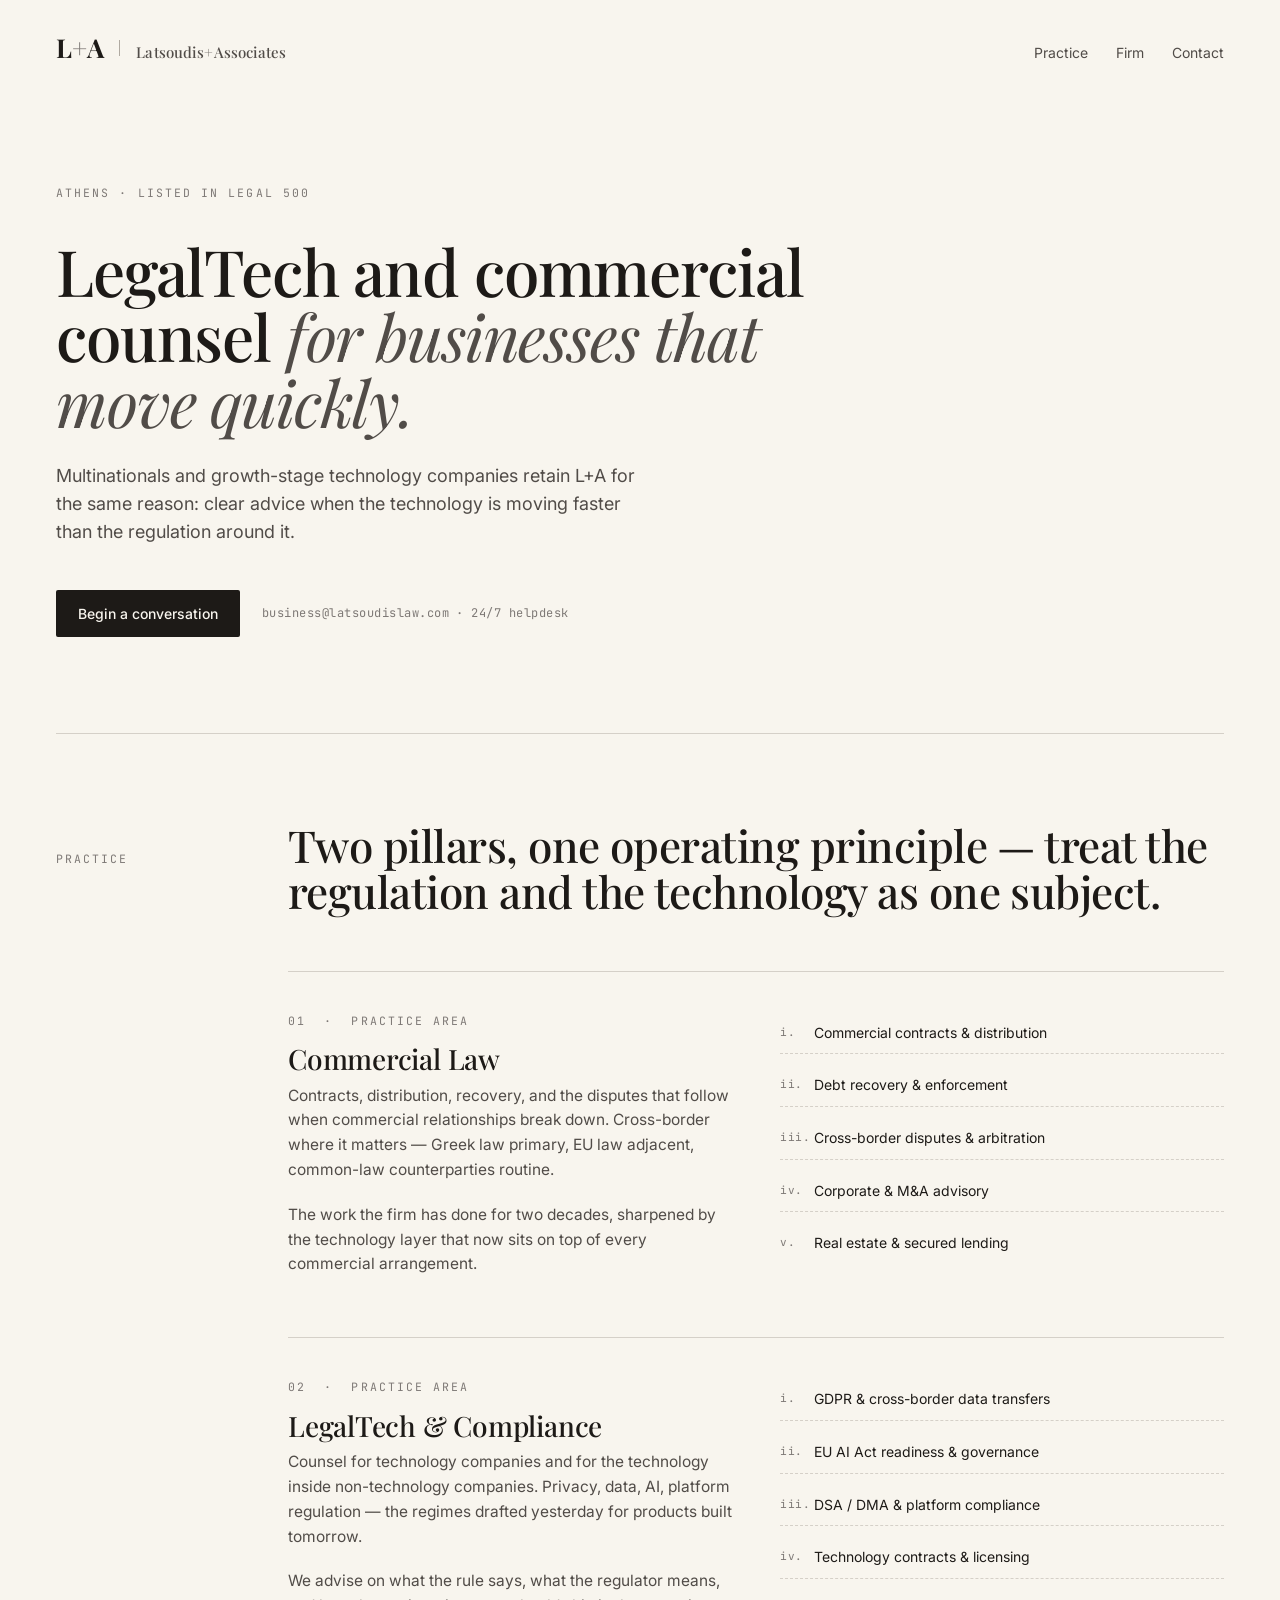
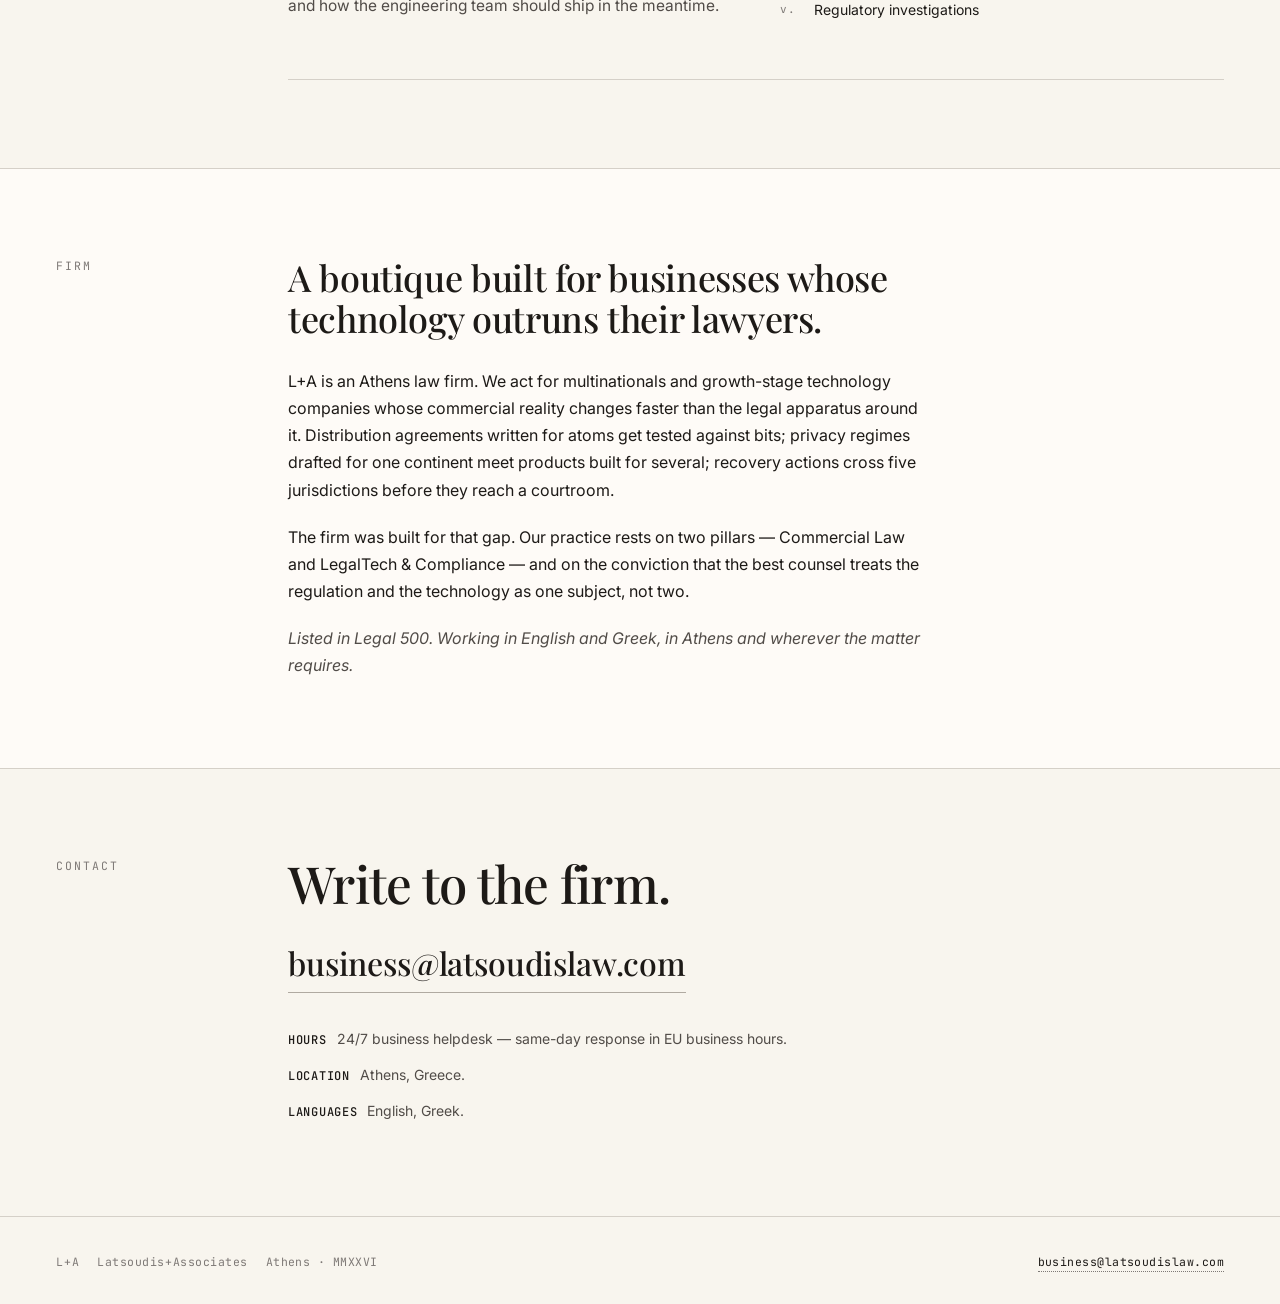
==== index.html @ fbdad813 "initial deploy: EN + GR landing pages (18 Apr 2026 redesign) - index.html — English, Cream editorial" ====
<!doctype html>
<html lang="en">
<head>
<meta charset="utf-8">
<meta name="viewport" content="width=device-width,initial-scale=1">
<title>L+A — Latsoudis+Associates · LegalTech and Commercial Counsel</title>
<meta name="description" content="L+A is an Athens law firm advising multinationals and growth-stage technology companies on commercial law and LegalTech & compliance. Listed in Legal 500.">
<link rel="preconnect" href="https://fonts.googleapis.com">
<link rel="preconnect" href="https://fonts.gstatic.com" crossorigin>
<link href="https://fonts.googleapis.com/css2?family=Playfair+Display:ital,wght@0,400;0,500;0,600;0,700;0,800;1,400;1,500&family=Inter:wght@300;400;500;600;700&family=JetBrains+Mono:wght@300;400;500&display=swap" rel="stylesheet">
<style>
  :root {
    --paper:       oklch(0.97 0.010 82);
    --paper-2:     oklch(0.99 0.006 82);
    --paper-deep:  oklch(0.94 0.014 82);
    --ink:         oklch(0.22 0.008 60);
    --ink-soft:    oklch(0.42 0.010 60);
    --ink-mute:    oklch(0.58 0.008 60);
    --rule:        oklch(0.86 0.012 80);
    --rule-strong: oklch(0.74 0.014 78);
    --serif: 'Playfair Display', Georgia, serif;
    --sans:  'Inter', system-ui, sans-serif;
    --mono:  'JetBrains Mono', ui-monospace, monospace;
    --measure: 580px;
  }
  *, *::before, *::after { box-sizing: border-box; }
  html { scroll-behavior: smooth; }
  html, body { margin: 0; padding: 0; }
  body {
    background: var(--paper);
    color: var(--ink);
    font-family: var(--sans);
    font-size: 16px;
    line-height: 1.55;
    -webkit-font-smoothing: antialiased;
    text-rendering: optimizeLegibility;
  }
  a { color: inherit; }
  ::selection { background: var(--paper-deep); color: var(--ink); }

  /* ====== NAV ====== */
  .nav {
    display: flex; align-items: baseline; justify-content: space-between;
    padding: 28px 56px;
    max-width: 1280px; margin: 0 auto;
  }
  .mark {
    font-family: var(--serif);
    display: inline-flex; align-items: baseline; gap: 16px;
    text-decoration: none; color: var(--ink);
    letter-spacing: -0.005em;
  }
  .mark-short {
    font-size: 26px; font-weight: 700; letter-spacing: -0.02em;
  }
  .mark-divider {
    width: 1px; height: 16px; background: var(--rule-strong);
    align-self: center;
  }
  .mark-full {
    font-size: 15px; font-weight: 500; color: var(--ink-soft);
    letter-spacing: 0.003em;
  }
  .mark .plus { color: var(--ink-mute); font-weight: 400; padding: 0 0.5px; }
  .nav-links {
    display: flex; gap: 28px; font-size: 14px;
    color: var(--ink-soft);
  }
  .nav-links a {
    text-decoration: none;
    transition: color 120ms ease;
  }
  .nav-links a:hover { color: var(--ink); }

  /* ====== SHARED ====== */
  .container {
    max-width: 1280px; margin: 0 auto;
    padding: 0 56px;
  }
  .eyebrow {
    font-family: var(--mono);
    font-size: 11.5px; letter-spacing: 0.18em;
    text-transform: uppercase; color: var(--ink-mute);
  }
  .section-rule {
    height: 1px; background: var(--rule); margin: 0 56px;
    max-width: 1280px;
  }
  /* Use a centered one when needed */
  .rule-wrap { max-width: 1280px; margin: 0 auto; }
  .rule-wrap .section-rule { margin: 0 56px; }

  /* ====== HERO ====== */
  .hero {
    padding: 88px 0 96px;
  }
  .hero-eyebrow { margin-bottom: 36px; }
  .hero-headline {
    font-family: var(--serif);
    font-size: clamp(44px, 5vw, 64px);
    line-height: 1.02;
    font-weight: 500;
    letter-spacing: -0.018em;
    margin: 0 0 28px;
    max-width: 880px;
    text-wrap: pretty;
  }
  .hero-headline em {
    font-style: italic; color: var(--ink-soft); font-weight: 400;
  }
  .hero-lede {
    font-size: 18px; line-height: 1.55; color: var(--ink-soft);
    max-width: var(--measure);
    margin: 0;
  }
  .hero-cta {
    margin-top: 44px;
    display: flex; align-items: center; gap: 22px; flex-wrap: wrap;
  }
  .btn-primary {
    display: inline-block;
    padding: 13px 22px;
    background: var(--ink);
    color: var(--paper);
    text-decoration: none;
    font-size: 14px;
    font-weight: 500;
    border-radius: 2px;
    transition: background 150ms ease, transform 150ms ease;
  }
  .btn-primary:hover { background: oklch(0.30 0.010 60); }
  .cta-meta {
    font-family: var(--mono); font-size: 12px;
    color: var(--ink-mute); letter-spacing: 0.04em;
  }

  /* ====== PRACTICE ====== */
  .section { padding: 88px 0; }
  .section-header {
    display: grid;
    grid-template-columns: 200px 1fr;
    gap: 32px;
    align-items: baseline;
    margin-bottom: 56px;
    padding-bottom: 0;
  }
  .section-title {
    font-family: var(--serif);
    font-size: clamp(32px, 3.5vw, 44px);
    font-weight: 500;
    letter-spacing: -0.012em;
    line-height: 1.05;
    margin: 0;
    text-wrap: balance;
  }
  .practice-grid {
    display: grid;
    grid-template-columns: 200px 1fr;
    gap: 32px;
  }
  .practice-area {
    display: grid;
    grid-template-columns: 1fr 1fr;
    gap: 48px;
    padding: 40px 0;
    border-top: 1px solid var(--rule);
  }
  .practice-area:last-child { border-bottom: 1px solid var(--rule); }
  .practice-area h3 {
    font-family: var(--serif);
    font-size: 28px;
    font-weight: 500;
    letter-spacing: -0.008em;
    margin: 0 0 8px;
    line-height: 1.15;
  }
  .practice-area .area-eyebrow {
    margin-bottom: 14px;
  }
  .practice-area p {
    font-size: 15.5px;
    line-height: 1.6;
    color: var(--ink-soft);
    margin: 0 0 20px;
    max-width: 480px;
  }
  .practice-list {
    list-style: none;
    margin: 0; padding: 0;
    display: grid;
    grid-template-columns: 1fr;
    gap: 10px;
    align-self: start;
  }
  .practice-list li {
    font-size: 14px;
    color: var(--ink);
    padding: 10px 0;
    border-bottom: 1px dashed var(--rule);
    display: grid;
    grid-template-columns: 24px 1fr;
    gap: 10px;
  }
  .practice-list li:last-child { border-bottom: none; }
  .practice-list .num {
    font-family: var(--mono); font-size: 11px;
    color: var(--ink-mute); letter-spacing: 0.05em;
    padding-top: 2px;
  }

  /* ====== FIRM NOTE ====== */
  .firm {
    background: var(--paper-2);
    border-top: 1px solid var(--rule);
    border-bottom: 1px solid var(--rule);
  }
  .firm-inner {
    display: grid;
    grid-template-columns: 200px 1fr;
    gap: 32px;
    padding: 88px 0;
  }
  .firm-body {
    max-width: 640px;
  }
  .firm-body h2 {
    font-family: var(--serif);
    font-size: clamp(28px, 3vw, 36px);
    font-weight: 500;
    letter-spacing: -0.010em;
    line-height: 1.15;
    margin: 0 0 28px;
    text-wrap: balance;
  }
  .firm-body p {
    font-size: 16px;
    line-height: 1.7;
    color: var(--ink);
    margin: 0 0 20px;
  }
  .firm-body p:last-child { margin-bottom: 0; }
  .firm-body em {
    font-style: italic; color: var(--ink-soft);
  }

  /* ====== CONTACT ====== */
  .contact-inner {
    display: grid;
    grid-template-columns: 200px 1fr;
    gap: 32px;
    padding: 88px 0;
  }
  .contact-body { max-width: 640px; }
  .contact-headline {
    font-family: var(--serif);
    font-size: clamp(36px, 4vw, 56px);
    font-weight: 500;
    letter-spacing: -0.014em;
    line-height: 1.05;
    margin: 0 0 28px;
    text-wrap: pretty;
  }
  .contact-email {
    font-family: var(--serif);
    font-size: 32px;
    font-weight: 500;
    letter-spacing: -0.005em;
    color: var(--ink);
    text-decoration: none;
    border-bottom: 1px solid var(--rule-strong);
    padding-bottom: 4px;
    transition: border-color 150ms ease;
    display: inline-block;
    margin-bottom: 28px;
  }
  .contact-email:hover { border-color: var(--ink); }
  .contact-meta {
    font-size: 14px; color: var(--ink-soft);
    line-height: 1.7;
  }
  .contact-meta strong {
    font-weight: 500; color: var(--ink);
    font-family: var(--mono); font-size: 12px;
    letter-spacing: 0.06em; text-transform: uppercase;
    display: inline-block; margin-right: 6px;
  }
  .contact-meta-row { padding: 6px 0; }

  /* ====== FOOTER ====== */
  .foot {
    border-top: 1px solid var(--rule);
    padding: 36px 0 32px;
  }
  .foot-inner {
    display: flex; justify-content: space-between; align-items: baseline;
    font-family: var(--mono); font-size: 11.5px;
    color: var(--ink-mute); letter-spacing: 0.04em;
  }
  .foot a { color: var(--ink); text-decoration: none; border-bottom: 1px dotted var(--ink-mute); }
  .foot-left, .foot-right { display: flex; gap: 18px; align-items: baseline; }

  /* ====== RESPONSIVE ====== */
  @media (max-width: 900px) {
    .nav { padding: 22px 28px; }
    .container { padding: 0 28px; }
    .section { padding: 60px 0; }
    .hero { padding: 56px 0 64px; }
    .section-header,
    .practice-grid,
    .firm-inner,
    .contact-inner {
      grid-template-columns: 1fr;
      gap: 24px;
    }
    .practice-area { grid-template-columns: 1fr; gap: 24px; padding: 28px 0; }
    .nav-links { gap: 16px; }
    .mark-full { display: none; }
    .mark-divider { display: none; }
    .contact-email { font-size: 24px; }
  }
  @media (max-width: 540px) {
    .foot-inner { flex-direction: column; gap: 12px; }
  }
</style>
</head>
<body>

<!-- ====== NAV ====== -->
<header>
  <nav class="nav">
    <a class="mark" href="#top">
      <span class="mark-short">L<span class="plus">+</span>A</span>
      <span class="mark-divider"></span>
      <span class="mark-full">Latsoudis<span class="plus">+</span>Associates</span>
    </a>
    <div class="nav-links">
      <a href="#practice">Practice</a>
      <a href="#firm">Firm</a>
      <a href="#contact">Contact</a>
    </div>
  </nav>
</header>

<a id="top"></a>

<!-- ====== HERO ====== -->
<section class="hero">
  <div class="container">
    <div class="eyebrow hero-eyebrow">Athens · Listed in Legal 500</div>
    <h1 class="hero-headline">
      LegalTech and commercial counsel
      <em>for businesses that move quickly.</em>
    </h1>
    <p class="hero-lede">
      Multinationals and growth-stage technology companies retain L+A for the
      same reason: clear advice when the technology is moving faster than the
      regulation around it.
    </p>
    <div class="hero-cta">
      <a class="btn-primary" href="mailto:business@latsoudislaw.com">Begin a conversation</a>
      <span class="cta-meta">business@latsoudislaw.com · 24/7 helpdesk</span>
    </div>
  </div>
</section>

<div class="rule-wrap"><div class="section-rule"></div></div>

<!-- ====== PRACTICE ====== -->
<section class="section" id="practice">
  <div class="container">
    <div class="section-header">
      <div class="eyebrow">Practice</div>
      <h2 class="section-title">
        Two pillars, one operating principle &mdash; treat the regulation
        and the technology as one subject.
      </h2>
    </div>

    <div class="practice-grid">
      <div></div>
      <div>
        <article class="practice-area">
          <div>
            <div class="eyebrow area-eyebrow">01 &nbsp;·&nbsp; Practice area</div>
            <h3>Commercial Law</h3>
            <p>
              Contracts, distribution, recovery, and the disputes that follow
              when commercial relationships break down. Cross-border where it
              matters &mdash; Greek law primary, EU law adjacent, common-law
              counterparties routine.
            </p>
            <p>
              The work the firm has done for two decades, sharpened by the
              technology layer that now sits on top of every commercial
              arrangement.
            </p>
          </div>
          <ul class="practice-list">
            <li><span class="num">i.</span><span>Commercial contracts &amp; distribution</span></li>
            <li><span class="num">ii.</span><span>Debt recovery &amp; enforcement</span></li>
            <li><span class="num">iii.</span><span>Cross-border disputes &amp; arbitration</span></li>
            <li><span class="num">iv.</span><span>Corporate &amp; M&amp;A advisory</span></li>
            <li><span class="num">v.</span><span>Real estate &amp; secured lending</span></li>
          </ul>
        </article>

        <article class="practice-area">
          <div>
            <div class="eyebrow area-eyebrow">02 &nbsp;·&nbsp; Practice area</div>
            <h3>LegalTech &amp; Compliance</h3>
            <p>
              Counsel for technology companies and for the technology inside
              non-technology companies. Privacy, data, AI, platform regulation
              &mdash; the regimes drafted yesterday for products built tomorrow.
            </p>
            <p>
              We advise on what the rule says, what the regulator means, and
              how the engineering team should ship in the meantime.
            </p>
          </div>
          <ul class="practice-list">
            <li><span class="num">i.</span><span>GDPR &amp; cross-border data transfers</span></li>
            <li><span class="num">ii.</span><span>EU AI Act readiness &amp; governance</span></li>
            <li><span class="num">iii.</span><span>DSA / DMA &amp; platform compliance</span></li>
            <li><span class="num">iv.</span><span>Technology contracts &amp; licensing</span></li>
            <li><span class="num">v.</span><span>Regulatory investigations</span></li>
          </ul>
        </article>
      </div>
    </div>
  </div>
</section>

<!-- ====== FIRM NOTE ====== -->
<section class="firm" id="firm">
  <div class="container">
    <div class="firm-inner">
      <div class="eyebrow">Firm</div>
      <div class="firm-body">
        <h2>
          A boutique built for businesses whose technology
          outruns their lawyers.
        </h2>
        <p>
          L+A is an Athens law firm. We act for multinationals and
          growth-stage technology companies whose commercial reality
          changes faster than the legal apparatus around it. Distribution
          agreements written for atoms get tested against bits; privacy
          regimes drafted for one continent meet products built for several;
          recovery actions cross five jurisdictions before they reach a
          courtroom.
        </p>
        <p>
          The firm was built for that gap. Our practice rests on two
          pillars &mdash; Commercial Law and LegalTech &amp; Compliance &mdash;
          and on the conviction that the best counsel treats the regulation
          and the technology as one subject, not two.
        </p>
        <p>
          <em>
            Listed in Legal 500. Working in English and Greek, in Athens and
            wherever the matter requires.
          </em>
        </p>
      </div>
    </div>
  </div>
</section>

<!-- ====== CONTACT ====== -->
<section id="contact">
  <div class="container">
    <div class="contact-inner">
      <div class="eyebrow">Contact</div>
      <div class="contact-body">
        <h2 class="contact-headline">
          Write to the firm.
        </h2>
        <a class="contact-email" href="mailto:business@latsoudislaw.com">
          business@latsoudislaw.com
        </a>
        <div class="contact-meta">
          <div class="contact-meta-row">
            <strong>Hours</strong>
            24/7 business helpdesk &mdash; same-day response in EU business hours.
          </div>
          <div class="contact-meta-row">
            <strong>Location</strong>
            Athens, Greece.
          </div>
          <div class="contact-meta-row">
            <strong>Languages</strong>
            English, Greek.
          </div>
        </div>
      </div>
    </div>
  </div>
</section>

<!-- ====== FOOTER ====== -->
<footer class="foot">
  <div class="container">
    <div class="foot-inner">
      <div class="foot-left">
        <span>L<span class="plus" style="color:var(--ink-mute);font-weight:400;padding:0 0.5px;">+</span>A</span>
        <span>Latsoudis<span class="plus" style="color:var(--ink-mute);font-weight:400;padding:0 0.5px;">+</span>Associates</span>
        <span>Athens · MMXXVI</span>
      </div>
      <div class="foot-right">
        <a href="mailto:business@latsoudislaw.com">business@latsoudislaw.com</a>
      </div>
    </div>
  </div>
</footer>

</body>
</html>
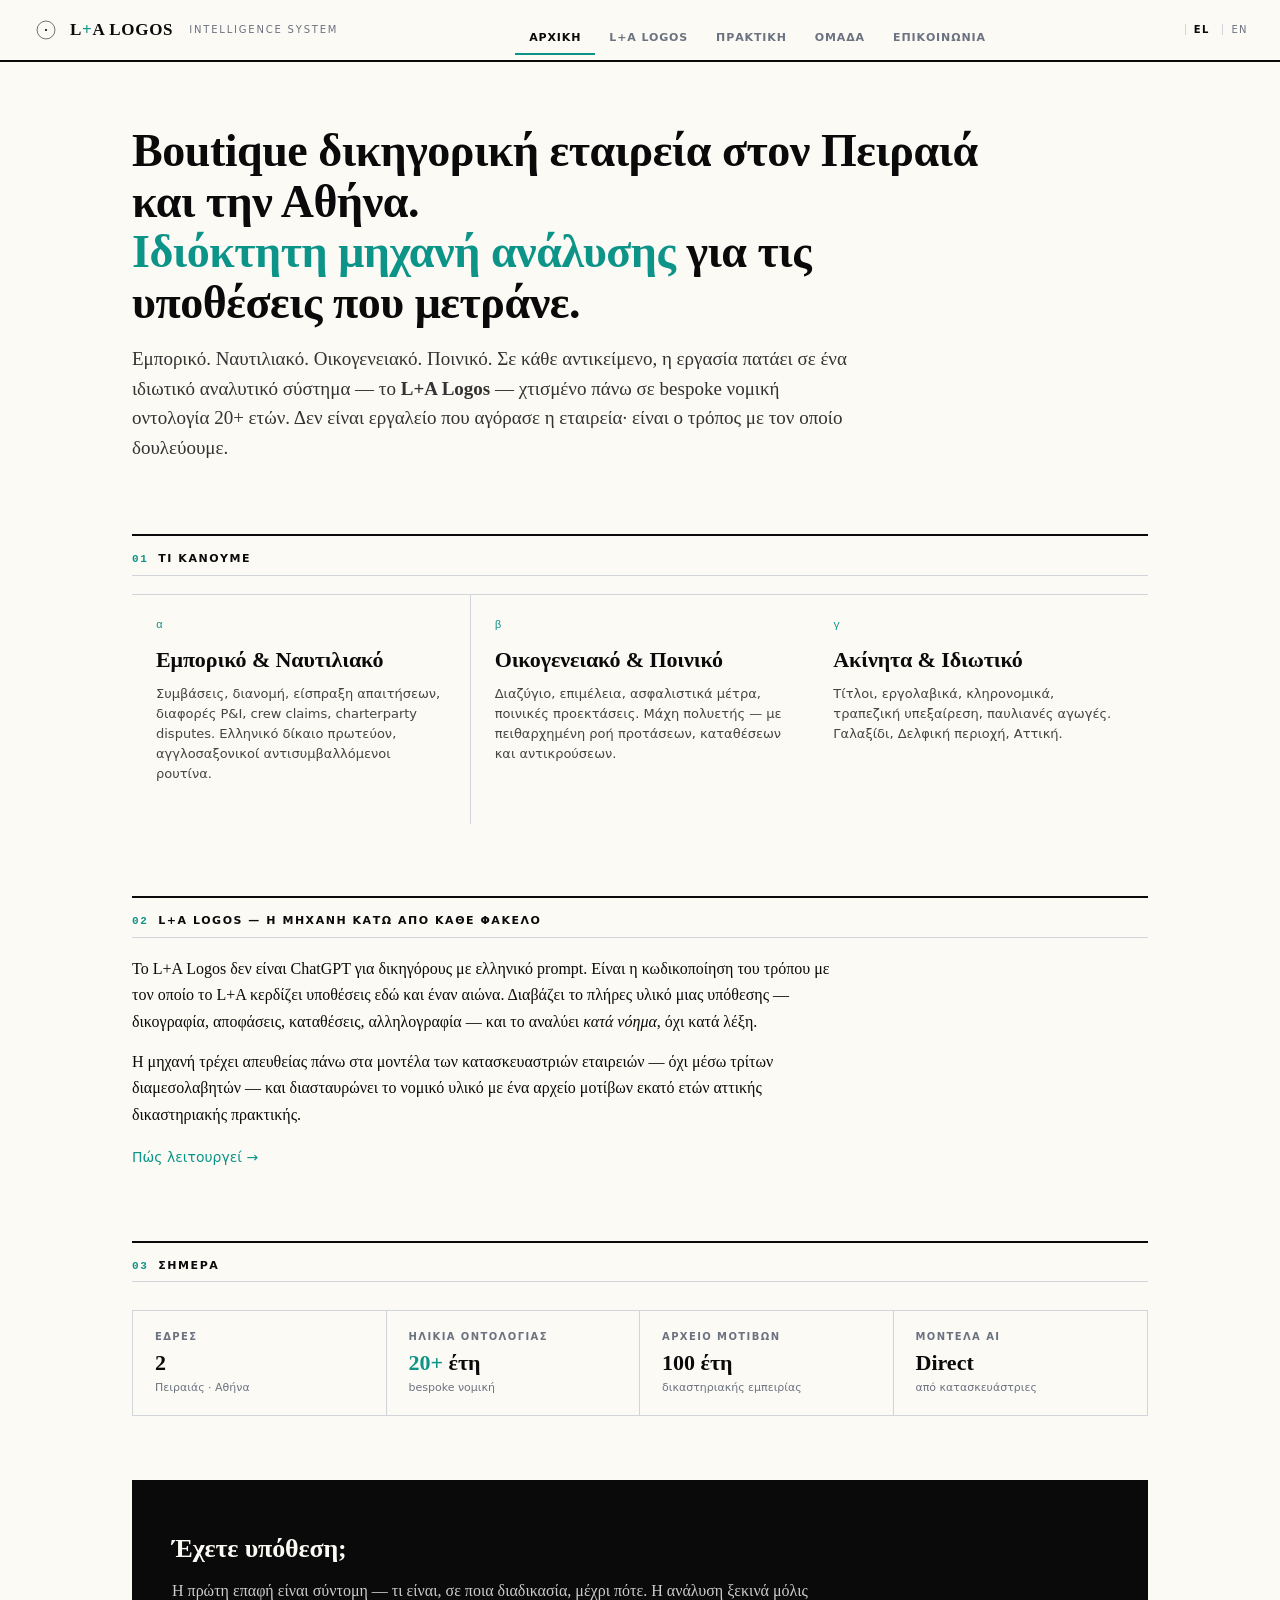
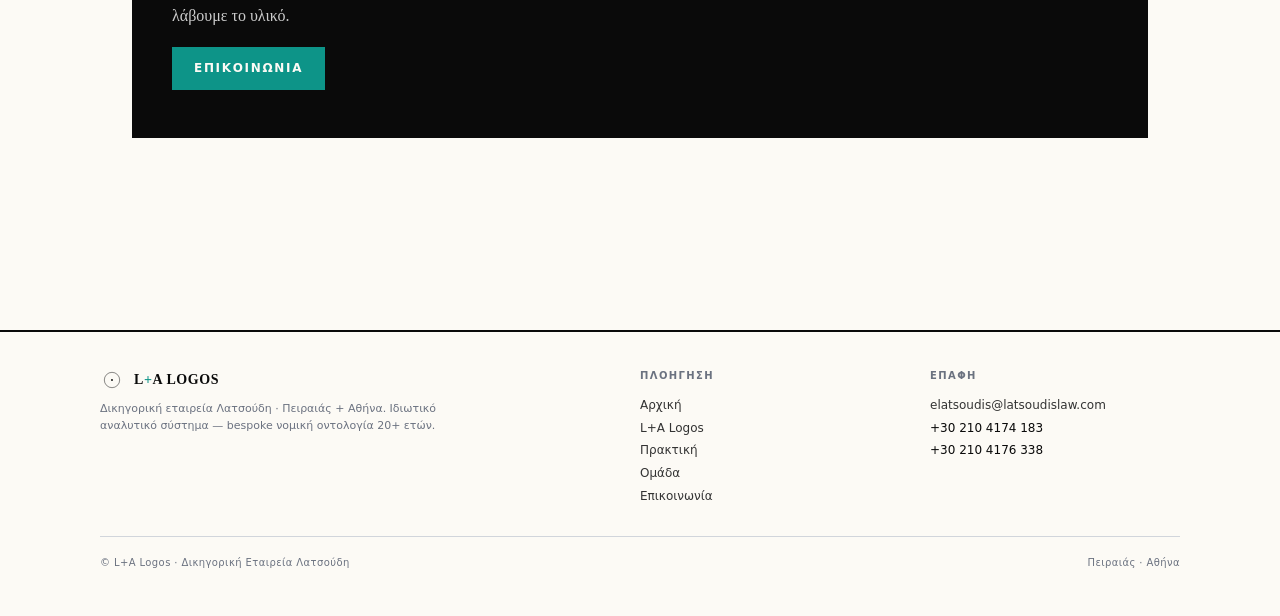
==== commit 2d5bd576: "Operation Akti — full Greek-primary site rebuild on locked L+A Logos brand 5 pages (Αρχική / L+A Log" ====
--- a/index.html
+++ b/index.html
@@ -1,516 +1,168 @@
 <!doctype html>
-<html lang="en">
+<html lang="el">
 <head>
 <meta charset="utf-8">
-<meta name="viewport" content="width=device-width,initial-scale=1">
-<title>L+A — Latsoudis+Associates · LegalTech and Commercial Counsel</title>
-<meta name="description" content="L+A is an Athens law firm advising multinationals and growth-stage technology companies on commercial law and LegalTech & compliance. Listed in Legal 500.">
-<link rel="preconnect" href="https://fonts.googleapis.com">
-<link rel="preconnect" href="https://fonts.gstatic.com" crossorigin>
-<link href="https://fonts.googleapis.com/css2?family=Playfair+Display:ital,wght@0,400;0,500;0,600;0,700;0,800;1,400;1,500&family=Inter:wght@300;400;500;600;700&family=JetBrains+Mono:wght@300;400;500&display=swap" rel="stylesheet">
-<style>
-  :root {
-    --paper:       oklch(0.97 0.010 82);
-    --paper-2:     oklch(0.99 0.006 82);
-    --paper-deep:  oklch(0.94 0.014 82);
-    --ink:         oklch(0.22 0.008 60);
-    --ink-soft:    oklch(0.42 0.010 60);
-    --ink-mute:    oklch(0.58 0.008 60);
-    --rule:        oklch(0.86 0.012 80);
-    --rule-strong: oklch(0.74 0.014 78);
-    --serif: 'Playfair Display', Georgia, serif;
-    --sans:  'Inter', system-ui, sans-serif;
-    --mono:  'JetBrains Mono', ui-monospace, monospace;
-    --measure: 580px;
-  }
-  *, *::before, *::after { box-sizing: border-box; }
-  html { scroll-behavior: smooth; }
-  html, body { margin: 0; padding: 0; }
-  body {
-    background: var(--paper);
-    color: var(--ink);
-    font-family: var(--sans);
-    font-size: 16px;
-    line-height: 1.55;
-    -webkit-font-smoothing: antialiased;
-    text-rendering: optimizeLegibility;
-  }
-  a { color: inherit; }
-  ::selection { background: var(--paper-deep); color: var(--ink); }
-
-  /* ====== NAV ====== */
-  .nav {
-    display: flex; align-items: baseline; justify-content: space-between;
-    padding: 28px 56px;
-    max-width: 1280px; margin: 0 auto;
-  }
-  .mark {
-    font-family: var(--serif);
-    display: inline-flex; align-items: baseline; gap: 16px;
-    text-decoration: none; color: var(--ink);
-    letter-spacing: -0.005em;
-  }
-  .mark-short {
-    font-size: 26px; font-weight: 700; letter-spacing: -0.02em;
-  }
-  .mark-divider {
-    width: 1px; height: 16px; background: var(--rule-strong);
-    align-self: center;
-  }
-  .mark-full {
-    font-size: 15px; font-weight: 500; color: var(--ink-soft);
-    letter-spacing: 0.003em;
-  }
-  .mark .plus { color: var(--ink-mute); font-weight: 400; padding: 0 0.5px; }
-  .nav-links {
-    display: flex; gap: 28px; font-size: 14px;
-    color: var(--ink-soft);
-  }
-  .nav-links a {
-    text-decoration: none;
-    transition: color 120ms ease;
-  }
-  .nav-links a:hover { color: var(--ink); }
-
-  /* ====== SHARED ====== */
-  .container {
-    max-width: 1280px; margin: 0 auto;
-    padding: 0 56px;
-  }
-  .eyebrow {
-    font-family: var(--mono);
-    font-size: 11.5px; letter-spacing: 0.18em;
-    text-transform: uppercase; color: var(--ink-mute);
-  }
-  .section-rule {
-    height: 1px; background: var(--rule); margin: 0 56px;
-    max-width: 1280px;
-  }
-  /* Use a centered one when needed */
-  .rule-wrap { max-width: 1280px; margin: 0 auto; }
-  .rule-wrap .section-rule { margin: 0 56px; }
-
-  /* ====== HERO ====== */
-  .hero {
-    padding: 88px 0 96px;
-  }
-  .hero-eyebrow { margin-bottom: 36px; }
-  .hero-headline {
-    font-family: var(--serif);
-    font-size: clamp(44px, 5vw, 64px);
-    line-height: 1.02;
-    font-weight: 500;
-    letter-spacing: -0.018em;
-    margin: 0 0 28px;
-    max-width: 880px;
-    text-wrap: pretty;
-  }
-  .hero-headline em {
-    font-style: italic; color: var(--ink-soft); font-weight: 400;
-  }
-  .hero-lede {
-    font-size: 18px; line-height: 1.55; color: var(--ink-soft);
-    max-width: var(--measure);
-    margin: 0;
-  }
-  .hero-cta {
-    margin-top: 44px;
-    display: flex; align-items: center; gap: 22px; flex-wrap: wrap;
-  }
-  .btn-primary {
-    display: inline-block;
-    padding: 13px 22px;
-    background: var(--ink);
-    color: var(--paper);
-    text-decoration: none;
-    font-size: 14px;
-    font-weight: 500;
-    border-radius: 2px;
-    transition: background 150ms ease, transform 150ms ease;
-  }
-  .btn-primary:hover { background: oklch(0.30 0.010 60); }
-  .cta-meta {
-    font-family: var(--mono); font-size: 12px;
-    color: var(--ink-mute); letter-spacing: 0.04em;
-  }
-
-  /* ====== PRACTICE ====== */
-  .section { padding: 88px 0; }
-  .section-header {
-    display: grid;
-    grid-template-columns: 200px 1fr;
-    gap: 32px;
-    align-items: baseline;
-    margin-bottom: 56px;
-    padding-bottom: 0;
-  }
-  .section-title {
-    font-family: var(--serif);
-    font-size: clamp(32px, 3.5vw, 44px);
-    font-weight: 500;
-    letter-spacing: -0.012em;
-    line-height: 1.05;
-    margin: 0;
-    text-wrap: balance;
-  }
-  .practice-grid {
-    display: grid;
-    grid-template-columns: 200px 1fr;
-    gap: 32px;
-  }
-  .practice-area {
-    display: grid;
-    grid-template-columns: 1fr 1fr;
-    gap: 48px;
-    padding: 40px 0;
-    border-top: 1px solid var(--rule);
-  }
-  .practice-area:last-child { border-bottom: 1px solid var(--rule); }
-  .practice-area h3 {
-    font-family: var(--serif);
-    font-size: 28px;
-    font-weight: 500;
-    letter-spacing: -0.008em;
-    margin: 0 0 8px;
-    line-height: 1.15;
-  }
-  .practice-area .area-eyebrow {
-    margin-bottom: 14px;
-  }
-  .practice-area p {
-    font-size: 15.5px;
-    line-height: 1.6;
-    color: var(--ink-soft);
-    margin: 0 0 20px;
-    max-width: 480px;
-  }
-  .practice-list {
-    list-style: none;
-    margin: 0; padding: 0;
-    display: grid;
-    grid-template-columns: 1fr;
-    gap: 10px;
-    align-self: start;
-  }
-  .practice-list li {
-    font-size: 14px;
-    color: var(--ink);
-    padding: 10px 0;
-    border-bottom: 1px dashed var(--rule);
-    display: grid;
-    grid-template-columns: 24px 1fr;
-    gap: 10px;
-  }
-  .practice-list li:last-child { border-bottom: none; }
-  .practice-list .num {
-    font-family: var(--mono); font-size: 11px;
-    color: var(--ink-mute); letter-spacing: 0.05em;
-    padding-top: 2px;
-  }
-
-  /* ====== FIRM NOTE ====== */
-  .firm {
-    background: var(--paper-2);
-    border-top: 1px solid var(--rule);
-    border-bottom: 1px solid var(--rule);
-  }
-  .firm-inner {
-    display: grid;
-    grid-template-columns: 200px 1fr;
-    gap: 32px;
-    padding: 88px 0;
-  }
-  .firm-body {
-    max-width: 640px;
-  }
-  .firm-body h2 {
-    font-family: var(--serif);
-    font-size: clamp(28px, 3vw, 36px);
-    font-weight: 500;
-    letter-spacing: -0.010em;
-    line-height: 1.15;
-    margin: 0 0 28px;
-    text-wrap: balance;
-  }
-  .firm-body p {
-    font-size: 16px;
-    line-height: 1.7;
-    color: var(--ink);
-    margin: 0 0 20px;
-  }
-  .firm-body p:last-child { margin-bottom: 0; }
-  .firm-body em {
-    font-style: italic; color: var(--ink-soft);
-  }
-
-  /* ====== CONTACT ====== */
-  .contact-inner {
-    display: grid;
-    grid-template-columns: 200px 1fr;
-    gap: 32px;
-    padding: 88px 0;
-  }
-  .contact-body { max-width: 640px; }
-  .contact-headline {
-    font-family: var(--serif);
-    font-size: clamp(36px, 4vw, 56px);
-    font-weight: 500;
-    letter-spacing: -0.014em;
-    line-height: 1.05;
-    margin: 0 0 28px;
-    text-wrap: pretty;
-  }
-  .contact-email {
-    font-family: var(--serif);
-    font-size: 32px;
-    font-weight: 500;
-    letter-spacing: -0.005em;
-    color: var(--ink);
-    text-decoration: none;
-    border-bottom: 1px solid var(--rule-strong);
-    padding-bottom: 4px;
-    transition: border-color 150ms ease;
-    display: inline-block;
-    margin-bottom: 28px;
-  }
-  .contact-email:hover { border-color: var(--ink); }
-  .contact-meta {
-    font-size: 14px; color: var(--ink-soft);
-    line-height: 1.7;
-  }
-  .contact-meta strong {
-    font-weight: 500; color: var(--ink);
-    font-family: var(--mono); font-size: 12px;
-    letter-spacing: 0.06em; text-transform: uppercase;
-    display: inline-block; margin-right: 6px;
-  }
-  .contact-meta-row { padding: 6px 0; }
-
-  /* ====== FOOTER ====== */
-  .foot {
-    border-top: 1px solid var(--rule);
-    padding: 36px 0 32px;
-  }
-  .foot-inner {
-    display: flex; justify-content: space-between; align-items: baseline;
-    font-family: var(--mono); font-size: 11.5px;
-    color: var(--ink-mute); letter-spacing: 0.04em;
-  }
-  .foot a { color: var(--ink); text-decoration: none; border-bottom: 1px dotted var(--ink-mute); }
-  .foot-left, .foot-right { display: flex; gap: 18px; align-items: baseline; }
-
-  /* ====== RESPONSIVE ====== */
-  @media (max-width: 900px) {
-    .nav { padding: 22px 28px; }
-    .container { padding: 0 28px; }
-    .section { padding: 60px 0; }
-    .hero { padding: 56px 0 64px; }
-    .section-header,
-    .practice-grid,
-    .firm-inner,
-    .contact-inner {
-      grid-template-columns: 1fr;
-      gap: 24px;
-    }
-    .practice-area { grid-template-columns: 1fr; gap: 24px; padding: 28px 0; }
-    .nav-links { gap: 16px; }
-    .mark-full { display: none; }
-    .mark-divider { display: none; }
-    .contact-email { font-size: 24px; }
-  }
-  @media (max-width: 540px) {
-    .foot-inner { flex-direction: column; gap: 12px; }
-  }
-</style>
+<meta name="viewport" content="width=device-width, initial-scale=1">
+<title>L+A Logos · Δικηγορική Εταιρεία Λατσούδη</title>
+<meta name="description" content="Boutique δικηγορική εταιρεία — εμπορικό, ναυτιλιακό, οικογενειακό, ποινικό. L+A Logos: ιδιόκτητη μηχανή ανάλυσης χτισμένη σε bespoke νομική οντολογία 20+ ετών.">
+<link rel="icon" type="image/svg+xml" href="assets/logo-mark-favicon.svg">
+<link rel="icon" type="image/png" sizes="32x32" href="assets/mark-32.png">
+<link rel="icon" type="image/png" sizes="16x16" href="assets/mark-16.png">
+<link rel="shortcut icon" href="favicon.ico">
+<link rel="apple-touch-icon" sizes="180x180" href="apple-touch-icon.png">
+<link rel="stylesheet" href="assets/style.css">
 </head>
 <body>
 
-<!-- ====== NAV ====== -->
-<header>
-  <nav class="nav">
-    <a class="mark" href="#top">
-      <span class="mark-short">L<span class="plus">+</span>A</span>
-      <span class="mark-divider"></span>
-      <span class="mark-full">Latsoudis<span class="plus">+</span>Associates</span>
-    </a>
-    <div class="nav-links">
-      <a href="#practice">Practice</a>
-      <a href="#firm">Firm</a>
-      <a href="#contact">Contact</a>
-    </div>
+<svg width="0" height="0" style="position:absolute" aria-hidden="true">
+  <defs>
+    <symbol id="mark" viewBox="0 0 100 100">
+      <circle cx="50" cy="50" r="32" fill="none" stroke="currentColor" stroke-width="2"/>
+      <circle cx="50" cy="50" r="4" fill="currentColor"/>
+    </symbol>
+  </defs>
+</svg>
+
+<header class="topbar">
+  <a class="brand" href="/">
+    <svg class="mark"><use href="#mark"/></svg>
+    <span class="word">L<span class="plus">+</span>A&nbsp;LOGOS</span>
+    <span class="sub">Intelligence System</span>
+  </a>
+  <nav class="tabs">
+    <a href="/" class="active">Αρχική</a>
+    <a href="logos.html">L+A Logos</a>
+    <a href="praktiki.html">Πρακτική</a>
+    <a href="omada.html">Ομάδα</a>
+    <a href="epikoinonia.html">Επικοινωνία</a>
   </nav>
+  <div class="lang">
+    <a href="/" class="active">EL</a>
+    <a href="en/">EN</a>
+  </div>
 </header>
 
-<a id="top"></a>
+<main>
 
-<!-- ====== HERO ====== -->
-<section class="hero">
-  <div class="container">
-    <div class="eyebrow hero-eyebrow">Athens · Listed in Legal 500</div>
-    <h1 class="hero-headline">
-      LegalTech and commercial counsel
-      <em>for businesses that move quickly.</em>
-    </h1>
-    <p class="hero-lede">
-      Multinationals and growth-stage technology companies retain L+A for the
-      same reason: clear advice when the technology is moving faster than the
-      regulation around it.
-    </p>
-    <div class="hero-cta">
-      <a class="btn-primary" href="mailto:business@latsoudislaw.com">Begin a conversation</a>
-      <span class="cta-meta">business@latsoudislaw.com · 24/7 helpdesk</span>
+<section>
+  <h1 class="hero">
+    Boutique δικηγορική εταιρεία στον Πειραιά και την Αθήνα.<br>
+    <span class="accent">Ιδιόκτητη μηχανή ανάλυσης</span> για τις υποθέσεις που μετράνε.
+  </h1>
+  <p class="lede">
+    Εμπορικό. Ναυτιλιακό. Οικογενειακό. Ποινικό. Σε κάθε αντικείμενο, η εργασία πατάει σε ένα ιδιωτικό
+    αναλυτικό σύστημα — το <strong>L+A Logos</strong> — χτισμένο πάνω σε bespoke νομική οντολογία
+    20+ ετών. Δεν είναι εργαλείο που αγόρασε η εταιρεία· είναι ο τρόπος με τον οποίο δουλεύουμε.
+  </p>
+</section>
+
+<section>
+  <h2 class="section"><span class="num">01</span>Τι κάνουμε</h2>
+  <div class="grid three">
+    <div class="cell">
+      <span class="num">α</span>
+      <h3>Εμπορικό &amp; Ναυτιλιακό</h3>
+      <p>Συμβάσεις, διανομή, είσπραξη απαιτήσεων, διαφορές P&amp;I, crew claims, charterparty disputes. Ελληνικό δίκαιο πρωτεύον, αγγλοσαξονικοί αντισυμβαλλόμενοι ρουτίνα.</p>
+    </div>
+    <div class="cell">
+      <span class="num">β</span>
+      <h3>Οικογενειακό &amp; Ποινικό</h3>
+      <p>Διαζύγιο, επιμέλεια, ασφαλιστικά μέτρα, ποινικές προεκτάσεις. Μάχη πολυετής — με πειθαρχημένη ροή προτάσεων, καταθέσεων και αντικρούσεων.</p>
+    </div>
+    <div class="cell">
+      <span class="num">γ</span>
+      <h3>Ακίνητα &amp; Ιδιωτικό</h3>
+      <p>Τίτλοι, εργολαβικά, κληρονομικά, τραπεζική υπεξαίρεση, παυλιανές αγωγές. Γαλαξίδι, Δελφική περιοχή, Αττική.</p>
     </div>
   </div>
 </section>
 
-<div class="rule-wrap"><div class="section-rule"></div></div>
+<section>
+  <h2 class="section"><span class="num">02</span>L+A Logos — η μηχανή κάτω από κάθε φάκελο</h2>
+  <p class="body">
+    Το L+A Logos δεν είναι ChatGPT για δικηγόρους με ελληνικό prompt. Είναι η κωδικοποίηση του τρόπου
+    με τον οποίο το L+A κερδίζει υποθέσεις εδώ και έναν αιώνα. Διαβάζει το πλήρες υλικό μιας υπόθεσης —
+    δικογραφία, αποφάσεις, καταθέσεις, αλληλογραφία — και το αναλύει <em>κατά νόημα</em>, όχι κατά λέξη.
+  </p>
+  <p class="body">
+    Η μηχανή τρέχει απευθείας πάνω στα μοντέλα των κατασκευαστριών εταιρειών — όχι μέσω τρίτων
+    διαμεσολαβητών — και διασταυρώνει το νομικό υλικό με ένα αρχείο μοτίβων εκατό ετών αττικής δικαστηριακής πρακτικής.
+  </p>
+  <p style="margin-top: 18px;">
+    <a href="logos.html">Πώς λειτουργεί →</a>
+  </p>
+</section>
 
-<!-- ====== PRACTICE ====== -->
-<section class="section" id="practice">
-  <div class="container">
-    <div class="section-header">
-      <div class="eyebrow">Practice</div>
-      <h2 class="section-title">
-        Two pillars, one operating principle &mdash; treat the regulation
-        and the technology as one subject.
-      </h2>
+<section>
+  <h2 class="section"><span class="num">03</span>Σήμερα</h2>
+  <div class="stats">
+    <div>
+      <div class="label">Έδρες</div>
+      <div class="value">2</div>
+      <div class="sub">Πειραιάς · Αθήνα</div>
     </div>
-
-    <div class="practice-grid">
-      <div></div>
-      <div>
-        <article class="practice-area">
-          <div>
-            <div class="eyebrow area-eyebrow">01 &nbsp;·&nbsp; Practice area</div>
-            <h3>Commercial Law</h3>
-            <p>
-              Contracts, distribution, recovery, and the disputes that follow
-              when commercial relationships break down. Cross-border where it
-              matters &mdash; Greek law primary, EU law adjacent, common-law
-              counterparties routine.
-            </p>
-            <p>
-              The work the firm has done for two decades, sharpened by the
-              technology layer that now sits on top of every commercial
-              arrangement.
-            </p>
-          </div>
-          <ul class="practice-list">
-            <li><span class="num">i.</span><span>Commercial contracts &amp; distribution</span></li>
-            <li><span class="num">ii.</span><span>Debt recovery &amp; enforcement</span></li>
-            <li><span class="num">iii.</span><span>Cross-border disputes &amp; arbitration</span></li>
-            <li><span class="num">iv.</span><span>Corporate &amp; M&amp;A advisory</span></li>
-            <li><span class="num">v.</span><span>Real estate &amp; secured lending</span></li>
-          </ul>
-        </article>
-
-        <article class="practice-area">
-          <div>
-            <div class="eyebrow area-eyebrow">02 &nbsp;·&nbsp; Practice area</div>
-            <h3>LegalTech &amp; Compliance</h3>
-            <p>
-              Counsel for technology companies and for the technology inside
-              non-technology companies. Privacy, data, AI, platform regulation
-              &mdash; the regimes drafted yesterday for products built tomorrow.
-            </p>
-            <p>
-              We advise on what the rule says, what the regulator means, and
-              how the engineering team should ship in the meantime.
-            </p>
-          </div>
-          <ul class="practice-list">
-            <li><span class="num">i.</span><span>GDPR &amp; cross-border data transfers</span></li>
-            <li><span class="num">ii.</span><span>EU AI Act readiness &amp; governance</span></li>
-            <li><span class="num">iii.</span><span>DSA / DMA &amp; platform compliance</span></li>
-            <li><span class="num">iv.</span><span>Technology contracts &amp; licensing</span></li>
-            <li><span class="num">v.</span><span>Regulatory investigations</span></li>
-          </ul>
-        </article>
-      </div>
+    <div>
+      <div class="label">Ηλικία οντολογίας</div>
+      <div class="value"><span class="accent">20+</span> έτη</div>
+      <div class="sub">bespoke νομική</div>
+    </div>
+    <div>
+      <div class="label">Αρχείο μοτίβων</div>
+      <div class="value">100 έτη</div>
+      <div class="sub">δικαστηριακής εμπειρίας</div>
+    </div>
+    <div>
+      <div class="label">Μοντέλα AI</div>
+      <div class="value">Direct</div>
+      <div class="sub">από κατασκευάστριες</div>
     </div>
   </div>
 </section>
 
-<!-- ====== FIRM NOTE ====== -->
-<section class="firm" id="firm">
-  <div class="container">
-    <div class="firm-inner">
-      <div class="eyebrow">Firm</div>
-      <div class="firm-body">
-        <h2>
-          A boutique built for businesses whose technology
-          outruns their lawyers.
-        </h2>
-        <p>
-          L+A is an Athens law firm. We act for multinationals and
-          growth-stage technology companies whose commercial reality
-          changes faster than the legal apparatus around it. Distribution
-          agreements written for atoms get tested against bits; privacy
-          regimes drafted for one continent meet products built for several;
-          recovery actions cross five jurisdictions before they reach a
-          courtroom.
-        </p>
-        <p>
-          The firm was built for that gap. Our practice rests on two
-          pillars &mdash; Commercial Law and LegalTech &amp; Compliance &mdash;
-          and on the conviction that the best counsel treats the regulation
-          and the technology as one subject, not two.
-        </p>
-        <p>
-          <em>
-            Listed in Legal 500. Working in English and Greek, in Athens and
-            wherever the matter requires.
-          </em>
-        </p>
+<section class="cta">
+  <h3>Έχετε υπόθεση;</h3>
+  <p>
+    Η πρώτη επαφή είναι σύντομη — τι είναι, σε ποια διαδικασία, μέχρι πότε.
+    Η ανάλυση ξεκινά μόλις λάβουμε το υλικό.
+  </p>
+  <a class="btn" href="epikoinonia.html">Επικοινωνία</a>
+</section>
+
+</main>
+
+<footer>
+  <div class="wrap">
+    <div class="col-brand">
+      <div class="markrow">
+        <svg><use href="#mark"/></svg>
+        <span class="word">L<span class="plus">+</span>A&nbsp;LOGOS</span>
+      </div>
+      <div class="blurb">
+        Δικηγορική εταιρεία Λατσούδη · Πειραιάς + Αθήνα. Ιδιωτικό αναλυτικό σύστημα — bespoke νομική οντολογία 20+ ετών.
       </div>
     </div>
-  </div>
-</section>
-
-<!-- ====== CONTACT ====== -->
-<section id="contact">
-  <div class="container">
-    <div class="contact-inner">
-      <div class="eyebrow">Contact</div>
-      <div class="contact-body">
-        <h2 class="contact-headline">
-          Write to the firm.
-        </h2>
-        <a class="contact-email" href="mailto:business@latsoudislaw.com">
-          business@latsoudislaw.com
-        </a>
-        <div class="contact-meta">
-          <div class="contact-meta-row">
-            <strong>Hours</strong>
-            24/7 business helpdesk &mdash; same-day response in EU business hours.
-          </div>
-          <div class="contact-meta-row">
-            <strong>Location</strong>
-            Athens, Greece.
-          </div>
-          <div class="contact-meta-row">
-            <strong>Languages</strong>
-            English, Greek.
-          </div>
-        </div>
-      </div>
+    <div>
+      <h4>Πλοήγηση</h4>
+      <ul>
+        <li><a href="/">Αρχική</a></li>
+        <li><a href="logos.html">L+A Logos</a></li>
+        <li><a href="praktiki.html">Πρακτική</a></li>
+        <li><a href="omada.html">Ομάδα</a></li>
+        <li><a href="epikoinonia.html">Επικοινωνία</a></li>
+      </ul>
+    </div>
+    <div>
+      <h4>Επαφή</h4>
+      <ul>
+        <li><a href="mailto:elatsoudis@latsoudislaw.com">elatsoudis@latsoudislaw.com</a></li>
+        <li>+30 210 4174 183</li>
+        <li>+30 210 4176 338</li>
+      </ul>
     </div>
   </div>
-</section>
-
-<!-- ====== FOOTER ====== -->
-<footer class="foot">
-  <div class="container">
-    <div class="foot-inner">
-      <div class="foot-left">
-        <span>L<span class="plus" style="color:var(--ink-mute);font-weight:400;padding:0 0.5px;">+</span>A</span>
-        <span>Latsoudis<span class="plus" style="color:var(--ink-mute);font-weight:400;padding:0 0.5px;">+</span>Associates</span>
-        <span>Athens · MMXXVI</span>
-      </div>
-      <div class="foot-right">
-        <a href="mailto:business@latsoudislaw.com">business@latsoudislaw.com</a>
-      </div>
-    </div>
+  <div class="legal">
+    <span>© L+A Logos · Δικηγορική Εταιρεία Λατσούδη</span>
+    <span>Πειραιάς · Αθήνα</span>
   </div>
 </footer>
 
--- a/assets/style.css
+++ b/assets/style.css
@@ -0,0 +1,318 @@
+/* L+A Logos · public site
+ * Brand tokens locked 2026-04-25. Source: ~/Projects/la-rebrand/logo/brand-sheet.html
+ */
+
+:root {
+  --ink:        #0a0a0a;
+  --paper:      #fcfaf5;
+  --paper-2:    #f5f3ed;
+  --hairline:   #d1d5db;
+  --soft:       #e5e7eb;
+  --muted:      #6b7280;
+  --teal:       #0d9488;
+  --teal-bg:    #ecfdf5;
+  --teal-border:#99f6e4;
+  --warn:       #b45309;
+  --warn-bg:    #fef3c7;
+  --serif:      "Source Serif 4", "Source Serif Pro", Georgia, "Times New Roman", serif;
+  --sans:       -apple-system, BlinkMacSystemFont, "Helvetica Neue", "Source Sans 3", system-ui, sans-serif;
+  --mono:       "JetBrains Mono", "SF Mono", Menlo, ui-monospace, monospace;
+}
+
+* { box-sizing: border-box; }
+html, body { margin: 0; padding: 0; }
+body {
+  font-family: var(--sans);
+  font-size: 14px;
+  line-height: 1.6;
+  color: var(--ink);
+  background: var(--paper);
+  -webkit-font-smoothing: antialiased;
+  -moz-osx-font-smoothing: grayscale;
+}
+
+a { color: var(--teal); text-decoration: none; }
+a:hover { text-decoration: underline; }
+
+/* ── topbar ───────────────────────────────────────────────────────── */
+.topbar {
+  display: flex;
+  align-items: center;
+  justify-content: space-between;
+  padding: 16px 32px;
+  background: var(--paper);
+  border-bottom: 2px solid var(--ink);
+  font-size: 12px;
+  position: sticky; top: 0; z-index: 50;
+}
+.topbar .brand {
+  display: flex; align-items: center; gap: 10px;
+  font-family: var(--serif);
+  text-decoration: none; color: var(--ink);
+}
+.topbar .brand .mark { width: 28px; height: 28px; color: var(--ink); }
+.topbar .brand .word { font-size: 17px; font-weight: 700; letter-spacing: .04em; }
+.topbar .brand .word .plus { color: var(--teal); }
+.topbar .brand .sub { font-size: 10px; letter-spacing: .18em; text-transform: uppercase; color: var(--muted); margin-left: 6px; font-family: var(--sans); }
+
+.topbar nav.tabs { display: flex; gap: 0; }
+.topbar nav.tabs a {
+  padding: 6px 14px;
+  font-size: 11px;
+  text-transform: uppercase;
+  letter-spacing: .08em;
+  font-weight: 600;
+  color: var(--muted);
+  border-bottom: 2px solid transparent;
+  margin-bottom: -18px;
+  font-family: var(--sans);
+}
+.topbar nav.tabs a:hover { color: var(--ink); text-decoration: none; }
+.topbar nav.tabs a.active { color: var(--ink); border-bottom-color: var(--teal); }
+
+.topbar .lang {
+  font-size: 10px; letter-spacing: .14em; text-transform: uppercase;
+  color: var(--muted);
+}
+.topbar .lang a { color: var(--muted); margin-left: 8px; padding-left: 8px; border-left: 1px solid var(--hairline); }
+.topbar .lang a.active { color: var(--ink); font-weight: 600; }
+
+/* ── layout ───────────────────────────────────────────────────────── */
+main {
+  max-width: 1080px;
+  margin: 0 auto;
+  padding: 64px 32px 96px;
+}
+section + section { margin-top: 72px; }
+
+h1.hero {
+  font-family: var(--serif);
+  font-size: 46px;
+  line-height: 1.1;
+  letter-spacing: -.01em;
+  font-weight: 700;
+  color: var(--ink);
+  margin: 0 0 16px;
+  max-width: 880px;
+}
+h1.hero .accent { color: var(--teal); }
+
+.lede {
+  font-family: var(--serif);
+  font-size: 19px;
+  line-height: 1.55;
+  color: #333;
+  max-width: 720px;
+  margin: 0 0 32px;
+}
+
+h2.section {
+  font-family: var(--sans);
+  font-size: 11px;
+  text-transform: uppercase;
+  letter-spacing: .14em;
+  border-top: 2px solid var(--ink);
+  border-bottom: 1px solid var(--hairline);
+  padding: 14px 0 6px;
+  margin: 24px 0 18px;
+  font-weight: 700;
+}
+h2.section .num { color: var(--teal); margin-right: 10px; font-family: var(--mono); font-weight: 700; }
+
+h3 {
+  font-family: var(--serif);
+  font-size: 22px;
+  font-weight: 700;
+  letter-spacing: -.005em;
+  margin: 0 0 8px;
+  color: var(--ink);
+}
+h3 + p { margin-top: 0; }
+
+p { margin: 0 0 14px; max-width: 720px; }
+p.body { font-family: var(--serif); font-size: 16px; line-height: 1.65; }
+p.body strong { font-weight: 600; }
+p.tagline { font-family: var(--sans); font-size: 11px; letter-spacing: .14em; text-transform: uppercase; color: var(--muted); }
+
+blockquote.dna {
+  font-family: var(--serif);
+  font-style: italic;
+  font-size: 17px;
+  line-height: 1.55;
+  color: #222;
+  border-left: 3px solid var(--teal);
+  background: var(--teal-bg);
+  padding: 16px 22px;
+  margin: 22px 0;
+  max-width: 760px;
+}
+
+/* ── grid blocks ─────────────────────────────────────────────────── */
+.grid { display: grid; gap: 0; margin: 18px 0 32px; }
+.grid.two { grid-template-columns: repeat(2, 1fr); }
+.grid.three { grid-template-columns: repeat(3, 1fr); }
+.grid.four { grid-template-columns: repeat(4, 1fr); }
+.grid > .cell {
+  border-top: 1px solid var(--hairline);
+  border-right: 1px solid var(--hairline);
+  padding: 22px 24px 26px;
+}
+.grid > .cell:nth-child(2n),
+.grid.three > .cell:nth-child(3n),
+.grid.four > .cell:nth-child(4n) { border-right: 0; }
+.grid > .cell .num {
+  font-family: var(--mono);
+  font-size: 11px;
+  color: var(--teal);
+  letter-spacing: .12em;
+  margin-bottom: 8px;
+  display: block;
+}
+.grid > .cell h3 { margin-bottom: 6px; }
+.grid > .cell p { font-size: 13px; color: #444; line-height: 1.55; max-width: none; }
+
+/* ── numbered layers (Logos page) ────────────────────────────────── */
+.layers { counter-reset: layer; margin: 24px 0 36px; max-width: 880px; }
+.layer {
+  display: grid;
+  grid-template-columns: 80px 1fr;
+  border-top: 1px solid var(--hairline);
+  padding: 22px 0 26px;
+  gap: 24px;
+}
+.layer:last-child { border-bottom: 1px solid var(--hairline); }
+.layer .lnum {
+  font-family: var(--mono);
+  font-size: 13px;
+  color: var(--teal);
+  letter-spacing: .08em;
+  font-weight: 600;
+  padding-top: 4px;
+}
+.layer h3 { margin-bottom: 6px; font-size: 19px; }
+.layer p { font-size: 14px; color: #333; line-height: 1.6; max-width: 760px; }
+.layer .anchor {
+  display: block;
+  font-family: var(--mono);
+  font-size: 12px;
+  color: var(--muted);
+  margin-top: 8px;
+  letter-spacing: .02em;
+}
+
+/* ── stats strip ─────────────────────────────────────────────────── */
+.stats {
+  display: grid;
+  grid-template-columns: repeat(4, 1fr);
+  border: 1px solid var(--hairline);
+  background: var(--paper);
+  margin: 28px 0;
+}
+.stats > div {
+  padding: 18px 22px;
+  border-right: 1px solid var(--hairline);
+}
+.stats > div:last-child { border-right: 0; }
+.stats .label { font-size: 10px; text-transform: uppercase; letter-spacing: .14em; color: var(--muted); font-weight: 600; margin-bottom: 6px; }
+.stats .value { font-family: var(--serif); font-size: 22px; font-weight: 700; color: var(--ink); line-height: 1.1; }
+.stats .value .accent { color: var(--teal); }
+.stats .sub { font-size: 11px; color: var(--muted); margin-top: 4px; }
+
+/* ── contact card ────────────────────────────────────────────────── */
+.contact-card {
+  border: 1px solid var(--hairline);
+  background: var(--paper);
+  padding: 32px;
+  display: grid;
+  grid-template-columns: 1fr 1fr;
+  gap: 32px;
+  margin: 24px 0;
+}
+.contact-card h3 { font-size: 17px; margin-bottom: 4px; }
+.contact-card .meta { font-size: 13px; color: #333; line-height: 1.7; }
+.contact-card .meta a { color: var(--teal); }
+.contact-card .label { font-size: 10px; text-transform: uppercase; letter-spacing: .14em; color: var(--muted); margin-top: 14px; display: block; }
+
+/* ── pills ───────────────────────────────────────────────────────── */
+.pill {
+  display: inline-block;
+  padding: 2px 10px;
+  font-size: 10px;
+  text-transform: uppercase;
+  letter-spacing: .08em;
+  font-weight: 600;
+  border-radius: 2px;
+}
+.pill.teal { background: var(--teal-bg); color: var(--teal); border: 1px solid var(--teal-border); }
+.pill.ghost { background: var(--paper-2); color: var(--muted); border: 1px solid var(--hairline); }
+
+/* ── CTA bar ─────────────────────────────────────────────────────── */
+.cta {
+  background: var(--ink);
+  color: var(--paper);
+  padding: 48px 40px;
+  margin: 64px 0 0;
+}
+.cta h3 { color: var(--paper); font-family: var(--serif); font-size: 26px; margin: 0 0 8px; }
+.cta p { color: #ccc; font-family: var(--serif); font-size: 16px; max-width: 640px; margin: 0 0 18px; }
+.cta a.btn {
+  display: inline-block;
+  background: var(--teal);
+  color: var(--paper);
+  font-family: var(--sans);
+  font-size: 12px;
+  letter-spacing: .14em;
+  text-transform: uppercase;
+  font-weight: 600;
+  padding: 12px 22px;
+  border: 0;
+}
+.cta a.btn:hover { background: #0f766e; text-decoration: none; }
+
+/* ── footer ──────────────────────────────────────────────────────── */
+footer {
+  border-top: 2px solid var(--ink);
+  background: var(--paper);
+  padding: 36px 32px 48px;
+  margin-top: 96px;
+}
+footer .wrap {
+  max-width: 1080px;
+  margin: 0 auto;
+  display: grid;
+  grid-template-columns: 2fr 1fr 1fr;
+  gap: 40px;
+  font-size: 12px;
+}
+footer .col-brand { display: flex; flex-direction: column; gap: 8px; }
+footer .col-brand .markrow { display: flex; align-items: center; gap: 10px; }
+footer .col-brand .markrow svg { width: 24px; height: 24px; color: var(--ink); }
+footer .col-brand .word { font-family: var(--serif); font-size: 14px; font-weight: 700; letter-spacing: .04em; }
+footer .col-brand .word .plus { color: var(--teal); }
+footer .col-brand .blurb { color: var(--muted); font-size: 11px; max-width: 380px; line-height: 1.55; }
+footer h4 { font-size: 10px; text-transform: uppercase; letter-spacing: .14em; color: var(--muted); margin: 0 0 10px; font-weight: 600; }
+footer ul { list-style: none; padding: 0; margin: 0; line-height: 1.9; }
+footer ul a { color: #333; }
+footer .legal {
+  max-width: 1080px; margin: 28px auto 0; padding-top: 18px;
+  border-top: 1px solid var(--hairline);
+  display: flex; justify-content: space-between;
+  font-size: 10px; color: var(--muted); letter-spacing: .04em;
+}
+
+/* ── responsive ──────────────────────────────────────────────────── */
+@media (max-width: 880px) {
+  .topbar { padding: 14px 20px; flex-wrap: wrap; gap: 8px; }
+  .topbar nav.tabs { width: 100%; justify-content: flex-start; gap: 0; margin-top: 6px; flex-wrap: wrap; }
+  .topbar nav.tabs a { margin-bottom: 0; padding: 6px 10px; }
+  main { padding: 36px 20px 64px; }
+  h1.hero { font-size: 32px; }
+  .lede { font-size: 16px; }
+  .grid.two, .grid.three, .grid.four { grid-template-columns: 1fr; }
+  .grid > .cell { border-right: 0 !important; }
+  .stats { grid-template-columns: 1fr 1fr; }
+  .contact-card { grid-template-columns: 1fr; padding: 24px; }
+  .layer { grid-template-columns: 1fr; gap: 8px; }
+  footer .wrap { grid-template-columns: 1fr; gap: 24px; }
+  footer .legal { flex-direction: column; gap: 6px; }
+}
